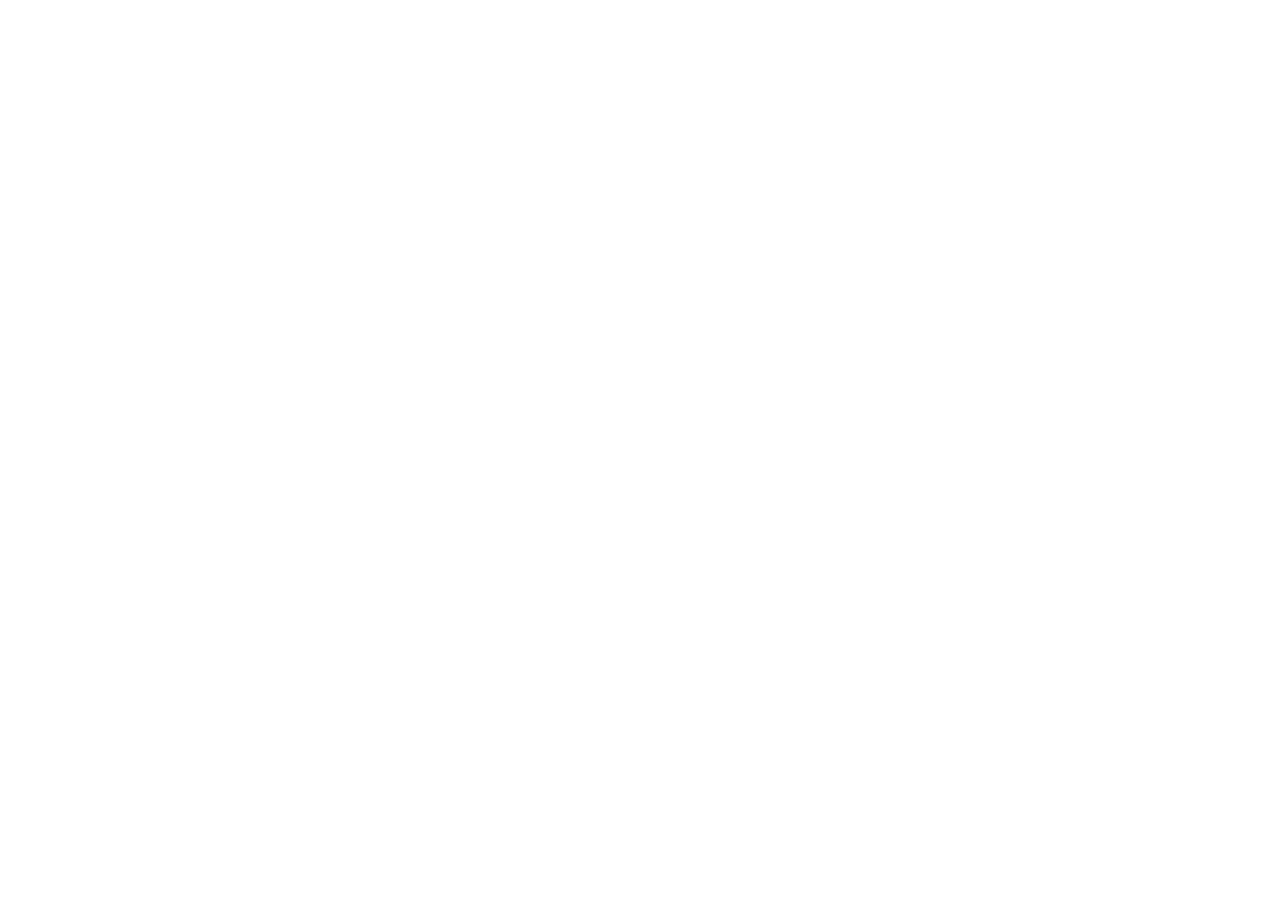
==== src/main/resources/templates/aboutView.html @ 52f26868 "added aboutView.html and /about endpoint in Controller" ====
<!DOCTYPE html>
<html xmlns:th="http://www.thymeleaf.org" lang="en">
<head>
    <meta charset="UTF-8">
    <link href="https://cdn.jsdelivr.net/npm/bootstrap@5.0.2/dist/css/bootstrap.min.css" rel="stylesheet"
          integrity="sha384-EVSTQN3/azprG1Anm3QDgpJLIm9Nao0Yz1ztcQTwFspd3yD65VohhpuuCOmLASjC" crossorigin="anonymous">
    <title>Excel Parsing Web App</title>
</head>
<body>

<!--Nav bar-->
<div th:insert="nav :: nav-bar"></div>
<div th:insert="nav :: colorbar"></div>

<body>

</body>
</html>
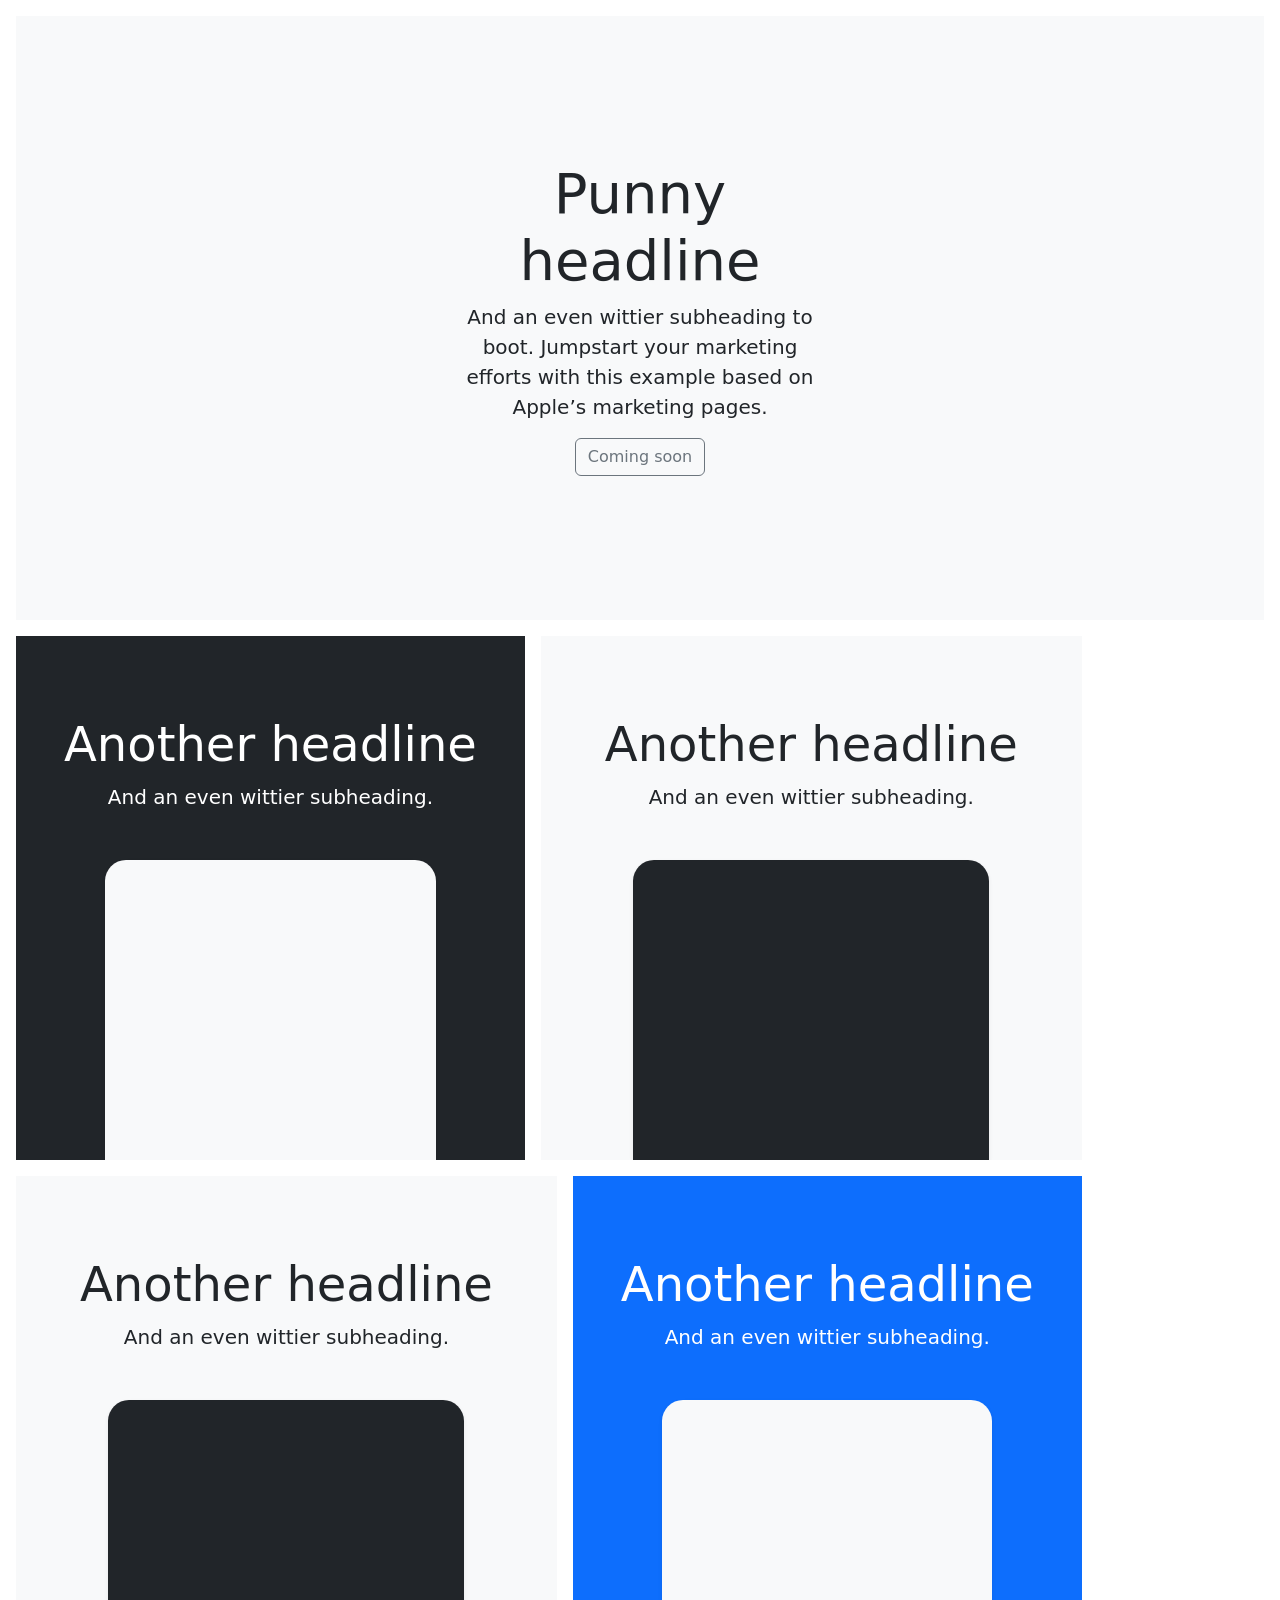
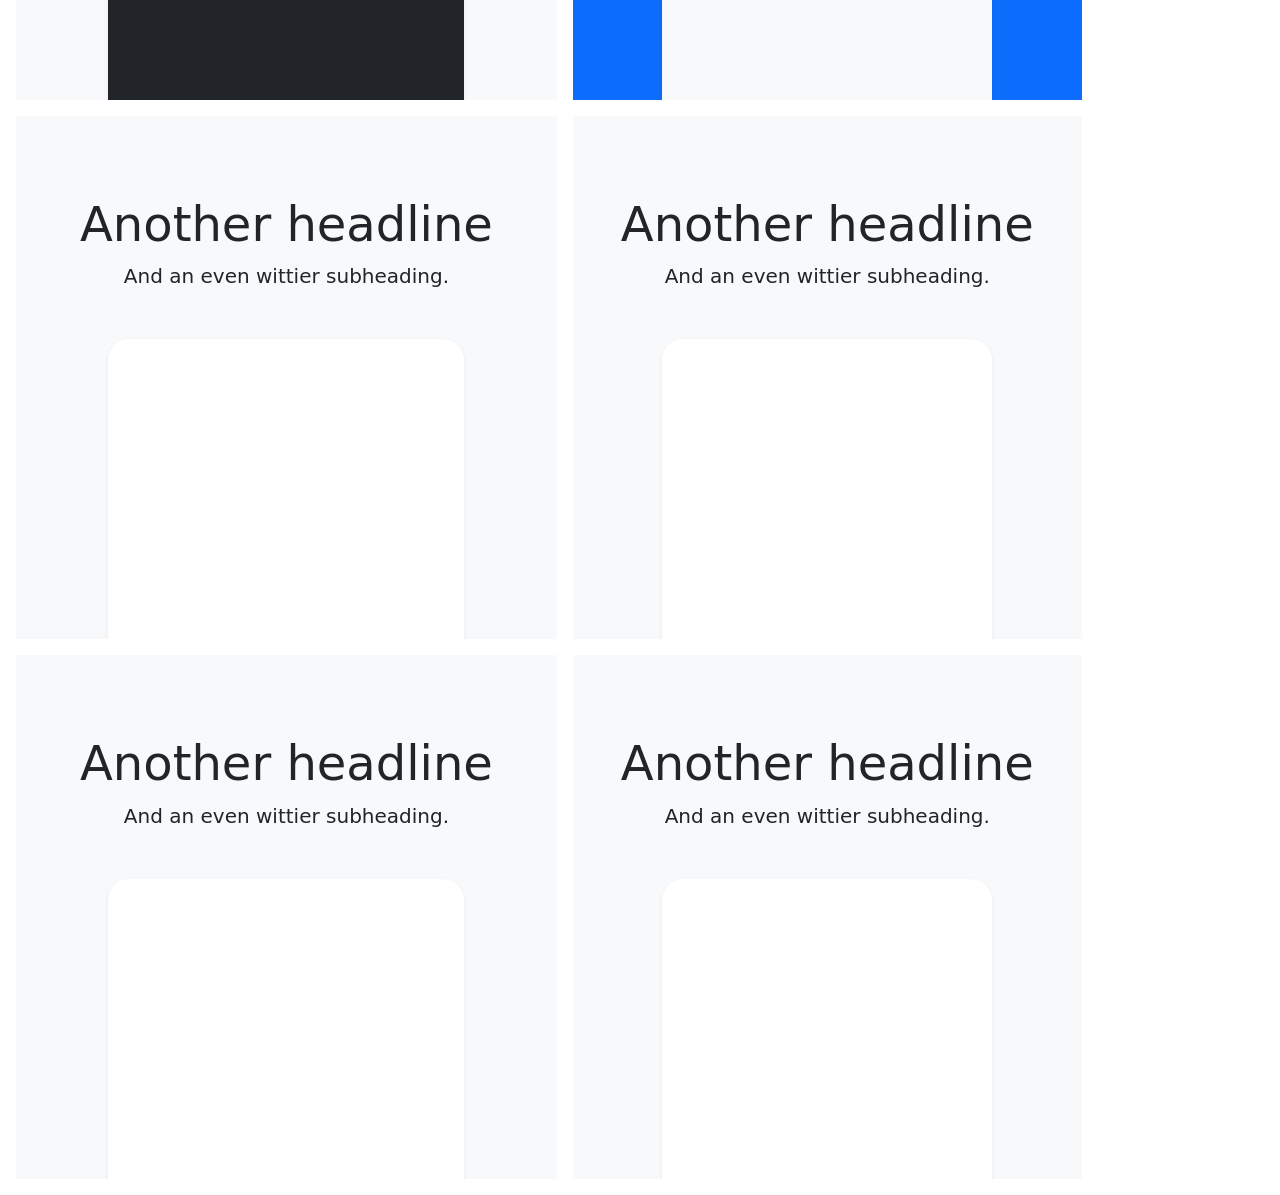
==== commit 4f38dcb0: "added about.html from getBootstrap, and all pages have now sticky nav bar" ====
--- a/src/main/resources/templates/aboutView.html
+++ b/src/main/resources/templates/aboutView.html
@@ -1,18 +1,131 @@
-<!DOCTYPE html>
+<!doctype html>
 <html xmlns:th="http://www.thymeleaf.org" lang="en">
 <head>
-    <meta charset="UTF-8">
+    <meta charset="utf-8">
+    <meta name="viewport" content="width=device-width, initial-scale=1">
+    <meta name="description" content="">
+    <title>Excel Parsing Web App</title>
     <link href="https://cdn.jsdelivr.net/npm/bootstrap@5.0.2/dist/css/bootstrap.min.css" rel="stylesheet"
           integrity="sha384-EVSTQN3/azprG1Anm3QDgpJLIm9Nao0Yz1ztcQTwFspd3yD65VohhpuuCOmLASjC" crossorigin="anonymous">
-    <title>Excel Parsing Web App</title>
+    <link rel="canonical" href="https://getbootstrap.com/docs/5.0/examples/product/">
+
+    <style>
+        .bd-placeholder-img {
+            font-size: 1.125rem;
+            text-anchor: middle;
+            -webkit-user-select: none;
+            -moz-user-select: none;
+            user-select: none;
+        }
+
+        @media (min-width: 768px) {
+            .bd-placeholder-img-lg {
+                font-size: 3.5rem;
+            }
+        }
+    </style>
 </head>
+
 <body>
 
 <!--Nav bar-->
-<div th:insert="nav :: nav-bar"></div>
-<div th:insert="nav :: colorbar"></div>
+<header class="site-header sticky-top">
+    <div th:insert="nav :: nav-bar"></div>
+</header>
 
-<body>
+<main>
+    <div class="position-relative overflow-hidden p-3 p-md-5 m-md-3 text-center bg-light">
+        <div class="col-md-5 p-lg-5 mx-auto my-5">
+            <h1 class="display-4 fw-normal">Punny headline</h1>
+            <p class="lead fw-normal">And an even wittier subheading to boot. Jumpstart your marketing efforts with this
+                example based on Apple’s marketing pages.</p>
+            <a class="btn btn-outline-secondary" href="#">Coming soon</a>
+        </div>
+        <div class="product-device shadow-sm d-none d-md-block"></div>
+        <div class="product-device product-device-2 shadow-sm d-none d-md-block"></div>
+    </div>
+
+    <div class="d-md-flex flex-md-equal w-100 my-md-3 ps-md-3">
+        <div class="bg-dark me-md-3 pt-3 px-3 pt-md-5 px-md-5 text-center text-white overflow-hidden">
+            <div class="my-3 py-3">
+                <h2 class="display-5">Another headline</h2>
+                <p class="lead">And an even wittier subheading.</p>
+            </div>
+            <div class="bg-light shadow-sm mx-auto"
+                 style="width: 80%; height: 300px; border-radius: 21px 21px 0 0;"></div>
+        </div>
+        <div class="bg-light me-md-3 pt-3 px-3 pt-md-5 px-md-5 text-center overflow-hidden">
+            <div class="my-3 p-3">
+                <h2 class="display-5">Another headline</h2>
+                <p class="lead">And an even wittier subheading.</p>
+            </div>
+            <div class="bg-dark shadow-sm mx-auto"
+                 style="width: 80%; height: 300px; border-radius: 21px 21px 0 0;"></div>
+        </div>
+    </div>
+
+    <div class="d-md-flex flex-md-equal w-100 my-md-3 ps-md-3">
+        <div class="bg-light me-md-3 pt-3 px-3 pt-md-5 px-md-5 text-center overflow-hidden">
+            <div class="my-3 p-3">
+                <h2 class="display-5">Another headline</h2>
+                <p class="lead">And an even wittier subheading.</p>
+            </div>
+            <div class="bg-dark shadow-sm mx-auto"
+                 style="width: 80%; height: 300px; border-radius: 21px 21px 0 0;"></div>
+        </div>
+        <div class="bg-primary me-md-3 pt-3 px-3 pt-md-5 px-md-5 text-center text-white overflow-hidden">
+            <div class="my-3 py-3">
+                <h2 class="display-5">Another headline</h2>
+                <p class="lead">And an even wittier subheading.</p>
+            </div>
+            <div class="bg-light shadow-sm mx-auto"
+                 style="width: 80%; height: 300px; border-radius: 21px 21px 0 0;"></div>
+        </div>
+    </div>
+
+    <div class="d-md-flex flex-md-equal w-100 my-md-3 ps-md-3">
+        <div class="bg-light me-md-3 pt-3 px-3 pt-md-5 px-md-5 text-center overflow-hidden">
+            <div class="my-3 p-3">
+                <h2 class="display-5">Another headline</h2>
+                <p class="lead">And an even wittier subheading.</p>
+            </div>
+            <div class="bg-body shadow-sm mx-auto"
+                 style="width: 80%; height: 300px; border-radius: 21px 21px 0 0;"></div>
+        </div>
+        <div class="bg-light me-md-3 pt-3 px-3 pt-md-5 px-md-5 text-center overflow-hidden">
+            <div class="my-3 py-3">
+                <h2 class="display-5">Another headline</h2>
+                <p class="lead">And an even wittier subheading.</p>
+            </div>
+            <div class="bg-body shadow-sm mx-auto"
+                 style="width: 80%; height: 300px; border-radius: 21px 21px 0 0;"></div>
+        </div>
+    </div>
+
+    <div class="d-md-flex flex-md-equal w-100 my-md-3 ps-md-3">
+        <div class="bg-light me-md-3 pt-3 px-3 pt-md-5 px-md-5 text-center overflow-hidden">
+            <div class="my-3 p-3">
+                <h2 class="display-5">Another headline</h2>
+                <p class="lead">And an even wittier subheading.</p>
+            </div>
+            <div class="bg-body shadow-sm mx-auto"
+                 style="width: 80%; height: 300px; border-radius: 21px 21px 0 0;"></div>
+        </div>
+        <div class="bg-light me-md-3 pt-3 px-3 pt-md-5 px-md-5 text-center overflow-hidden">
+            <div class="my-3 py-3">
+                <h2 class="display-5">Another headline</h2>
+                <p class="lead">And an even wittier subheading.</p>
+            </div>
+            <div class="bg-body shadow-sm mx-auto"
+                 style="width: 80%; height: 300px; border-radius: 21px 21px 0 0;"></div>
+        </div>
+    </div>
+</main>
+
+<script src="/docs/5.0/dist/js/bootstrap.bundle.min.js"
+        integrity="sha384-MrcW6ZMFYlzcLA8Nl+NtUVF0sA7MsXsP1UyJoMp4YLEuNSfAP+JcXn/tWtIaxVXM"
+        crossorigin="anonymous"></script>
+
 
 </body>
-</html>+</html>
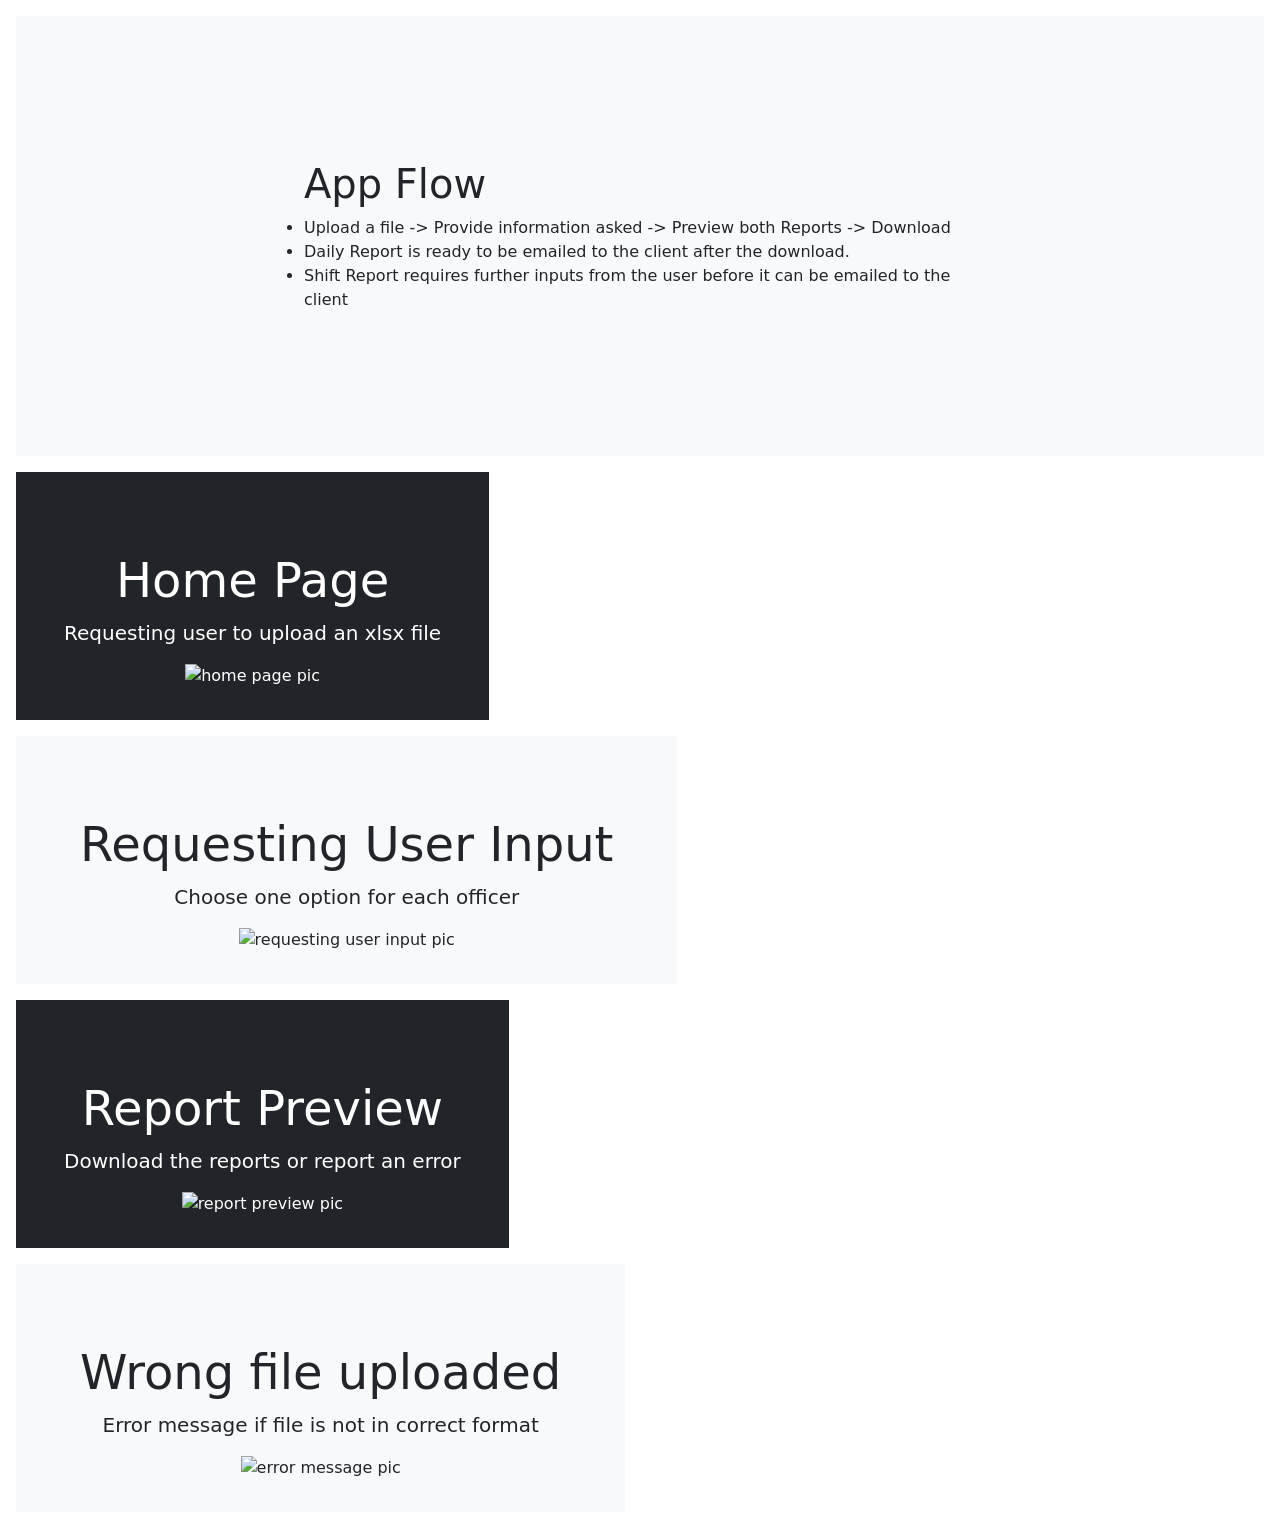
==== commit bbd83d5c: "creted about page with pics of the app" ====
--- a/src/main/resources/templates/aboutView.html
+++ b/src/main/resources/templates/aboutView.html
@@ -3,12 +3,11 @@
 <head>
     <meta charset="utf-8">
     <meta name="viewport" content="width=device-width, initial-scale=1">
-    <meta name="description" content="">
     <title>Excel Parsing Web App</title>
     <link href="https://cdn.jsdelivr.net/npm/bootstrap@5.0.2/dist/css/bootstrap.min.css" rel="stylesheet"
           integrity="sha384-EVSTQN3/azprG1Anm3QDgpJLIm9Nao0Yz1ztcQTwFspd3yD65VohhpuuCOmLASjC" crossorigin="anonymous">
     <link rel="canonical" href="https://getbootstrap.com/docs/5.0/examples/product/">
-
+    <link rel="stylesheet" href="/static/css/main.css">
     <style>
         .bd-placeholder-img {
             font-size: 1.125rem;
@@ -26,7 +25,7 @@
     </style>
 </head>
 
-<body>
+<body class="d-flex flex-column min-vh-100">
 
 <!--Nav bar-->
 <header class="site-header sticky-top">
@@ -34,12 +33,14 @@
 </header>
 
 <main>
-    <div class="position-relative overflow-hidden p-3 p-md-5 m-md-3 text-center bg-light">
-        <div class="col-md-5 p-lg-5 mx-auto my-5">
-            <h1 class="display-4 fw-normal">Punny headline</h1>
-            <p class="lead fw-normal">And an even wittier subheading to boot. Jumpstart your marketing efforts with this
-                example based on Apple’s marketing pages.</p>
-            <a class="btn btn-outline-secondary" href="#">Coming soon</a>
+    <div class="position-relative overflow-hidden p-3 p-md-5 m-md-3 bg-light">
+        <div class="col-md-8 p-lg-5 mx-auto my-5 py-5">
+            <h1 class="display-8 fw-normal">App Flow</h1>
+            <ul class="list-group list-group-flush">
+                <li>Upload a file -> Provide information asked -> Preview both Reports -> Download</li>
+                <li>Daily Report is ready to be emailed to the client after the download.</li>
+                <li>Shift Report requires further inputs from the user before it can be emailed to the client</li>
+            </ul>
         </div>
         <div class="product-device shadow-sm d-none d-md-block"></div>
         <div class="product-device product-device-2 shadow-sm d-none d-md-block"></div>
@@ -48,79 +49,48 @@
     <div class="d-md-flex flex-md-equal w-100 my-md-3 ps-md-3">
         <div class="bg-dark me-md-3 pt-3 px-3 pt-md-5 px-md-5 text-center text-white overflow-hidden">
             <div class="my-3 py-3">
-                <h2 class="display-5">Another headline</h2>
-                <p class="lead">And an even wittier subheading.</p>
+                <h2 class="display-5">Home Page</h2>
+                <p class="lead">Requesting user to upload an xlsx file</p>
+                <img class="img-fluid" src="/images/Upload page.png" alt="home page pic">
             </div>
-            <div class="bg-light shadow-sm mx-auto"
-                 style="width: 80%; height: 300px; border-radius: 21px 21px 0 0;"></div>
-        </div>
-        <div class="bg-light me-md-3 pt-3 px-3 pt-md-5 px-md-5 text-center overflow-hidden">
-            <div class="my-3 p-3">
-                <h2 class="display-5">Another headline</h2>
-                <p class="lead">And an even wittier subheading.</p>
-            </div>
-            <div class="bg-dark shadow-sm mx-auto"
-                 style="width: 80%; height: 300px; border-radius: 21px 21px 0 0;"></div>
         </div>
     </div>
 
     <div class="d-md-flex flex-md-equal w-100 my-md-3 ps-md-3">
         <div class="bg-light me-md-3 pt-3 px-3 pt-md-5 px-md-5 text-center overflow-hidden">
             <div class="my-3 p-3">
-                <h2 class="display-5">Another headline</h2>
-                <p class="lead">And an even wittier subheading.</p>
+                <h2 class="display-5">Requesting User Input</h2>
+                <p class="lead">Choose one option for each officer</p>
+                <img class="img-fluid" src="/images/Receive input from User.png" alt="requesting user input pic">
             </div>
-            <div class="bg-dark shadow-sm mx-auto"
-                 style="width: 80%; height: 300px; border-radius: 21px 21px 0 0;"></div>
         </div>
-        <div class="bg-primary me-md-3 pt-3 px-3 pt-md-5 px-md-5 text-center text-white overflow-hidden">
+    </div>
+
+<div class="d-md-flex flex-md-equal w-100 my-md-3 ps-md-3">
+        <div class="bg-dark me-md-3 pt-3 px-3 pt-md-5 px-md-5 text-center text-white overflow-hidden">
             <div class="my-3 py-3">
-                <h2 class="display-5">Another headline</h2>
-                <p class="lead">And an even wittier subheading.</p>
+                <h2 class="display-5">Report Preview</h2>
+                <p class="lead">Download the reports or report an error</p>
+                <img class="img-fluid" src="/images/report preview.png" alt="report preview pic">
             </div>
-            <div class="bg-light shadow-sm mx-auto"
-                 style="width: 80%; height: 300px; border-radius: 21px 21px 0 0;"></div>
         </div>
     </div>
 
     <div class="d-md-flex flex-md-equal w-100 my-md-3 ps-md-3">
         <div class="bg-light me-md-3 pt-3 px-3 pt-md-5 px-md-5 text-center overflow-hidden">
             <div class="my-3 p-3">
-                <h2 class="display-5">Another headline</h2>
-                <p class="lead">And an even wittier subheading.</p>
+                <h2 class="display-5">Wrong file uploaded</h2>
+                <p class="lead">Error message if file is not in correct format</p>
+                <img class="img-fluid" src="/images/incorrect file upload.png" alt="error message pic">
             </div>
-            <div class="bg-body shadow-sm mx-auto"
-                 style="width: 80%; height: 300px; border-radius: 21px 21px 0 0;"></div>
-        </div>
-        <div class="bg-light me-md-3 pt-3 px-3 pt-md-5 px-md-5 text-center overflow-hidden">
-            <div class="my-3 py-3">
-                <h2 class="display-5">Another headline</h2>
-                <p class="lead">And an even wittier subheading.</p>
-            </div>
-            <div class="bg-body shadow-sm mx-auto"
-                 style="width: 80%; height: 300px; border-radius: 21px 21px 0 0;"></div>
         </div>
     </div>
 
-    <div class="d-md-flex flex-md-equal w-100 my-md-3 ps-md-3">
-        <div class="bg-light me-md-3 pt-3 px-3 pt-md-5 px-md-5 text-center overflow-hidden">
-            <div class="my-3 p-3">
-                <h2 class="display-5">Another headline</h2>
-                <p class="lead">And an even wittier subheading.</p>
-            </div>
-            <div class="bg-body shadow-sm mx-auto"
-                 style="width: 80%; height: 300px; border-radius: 21px 21px 0 0;"></div>
-        </div>
-        <div class="bg-light me-md-3 pt-3 px-3 pt-md-5 px-md-5 text-center overflow-hidden">
-            <div class="my-3 py-3">
-                <h2 class="display-5">Another headline</h2>
-                <p class="lead">And an even wittier subheading.</p>
-            </div>
-            <div class="bg-body shadow-sm mx-auto"
-                 style="width: 80%; height: 300px; border-radius: 21px 21px 0 0;"></div>
-        </div>
-    </div>
 </main>
+
+<footer class="mt-auto">
+    <div th:insert="nav :: footer"></div>
+</footer>
 
 <script src="/docs/5.0/dist/js/bootstrap.bundle.min.js"
         integrity="sha384-MrcW6ZMFYlzcLA8Nl+NtUVF0sA7MsXsP1UyJoMp4YLEuNSfAP+JcXn/tWtIaxVXM"
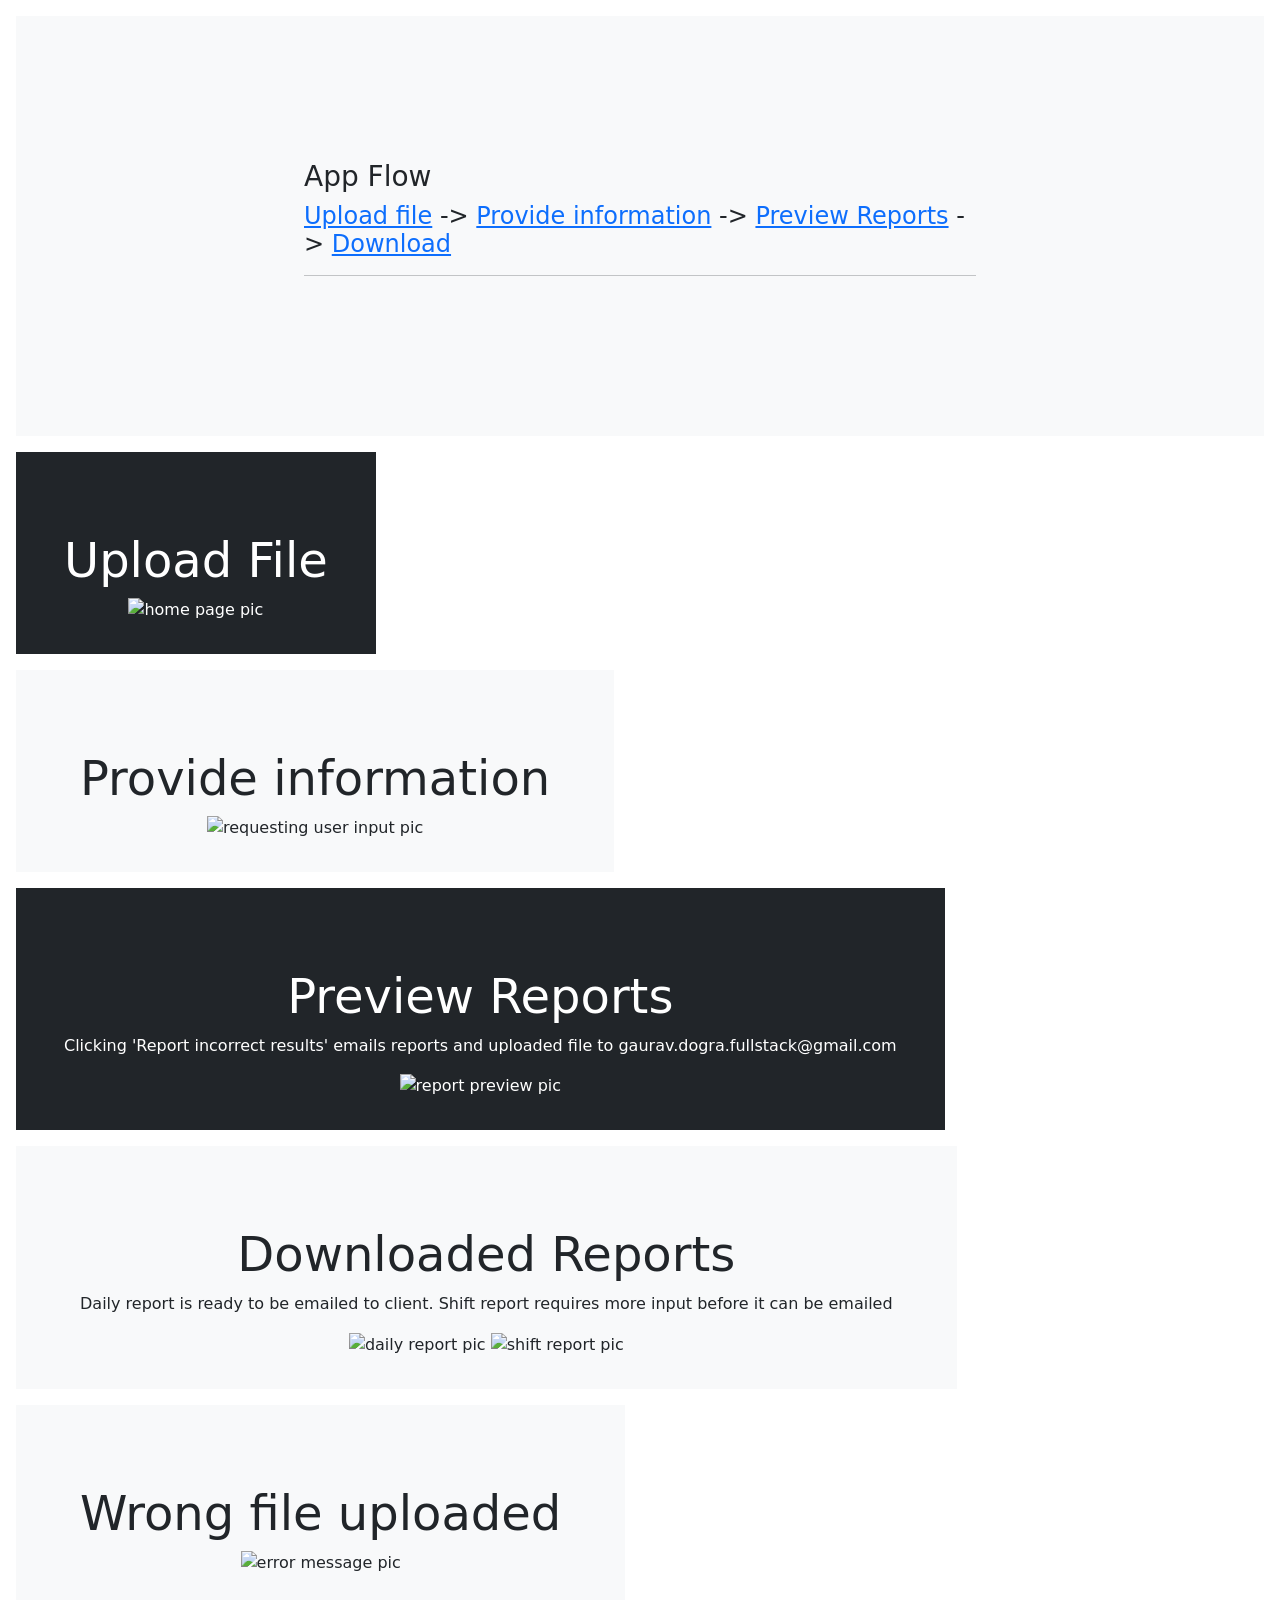
==== commit dd2637f8: "updated about page, flow now link to various sections of the page" ====
--- a/src/main/resources/templates/aboutView.html
+++ b/src/main/resources/templates/aboutView.html
@@ -8,21 +8,6 @@
           integrity="sha384-EVSTQN3/azprG1Anm3QDgpJLIm9Nao0Yz1ztcQTwFspd3yD65VohhpuuCOmLASjC" crossorigin="anonymous">
     <link rel="canonical" href="https://getbootstrap.com/docs/5.0/examples/product/">
     <link rel="stylesheet" href="/static/css/main.css">
-    <style>
-        .bd-placeholder-img {
-            font-size: 1.125rem;
-            text-anchor: middle;
-            -webkit-user-select: none;
-            -moz-user-select: none;
-            user-select: none;
-        }
-
-        @media (min-width: 768px) {
-            .bd-placeholder-img-lg {
-                font-size: 3.5rem;
-            }
-        }
-    </style>
 </head>
 
 <body class="d-flex flex-column min-vh-100">
@@ -33,25 +18,56 @@
 </header>
 
 <main>
-    <div class="position-relative overflow-hidden p-3 p-md-5 m-md-3 bg-light">
+    <div class="position-relative overflow-hidden p-md-5 m-md-3 bg-light">
         <div class="col-md-8 p-lg-5 mx-auto my-5 py-5">
-            <h1 class="display-8 fw-normal">App Flow</h1>
-            <ul class="list-group list-group-flush">
-                <li>Upload a file -> Provide information asked -> Preview both Reports -> Download</li>
-                <li>Daily Report is ready to be emailed to the client after the download.</li>
-                <li>Shift Report requires further inputs from the user before it can be emailed to the client</li>
-            </ul>
+            <h3 class="display-8 fw-normal">App Flow</h3>
+            <h4><a href="#uploadFile">Upload file</a> ->
+                <a href="#provideInformation">Provide information</a> ->
+                <a href="#previewReports">Preview Reports</a> ->
+                <a href="#reports">Download</a></h4>
+            <hr>
         </div>
         <div class="product-device shadow-sm d-none d-md-block"></div>
         <div class="product-device product-device-2 shadow-sm d-none d-md-block"></div>
     </div>
 
-    <div class="d-md-flex flex-md-equal w-100 my-md-3 ps-md-3">
+    <div id="uploadFile" class="d-md-flex flex-md-equal w-100 my-md-3 ps-md-3">
         <div class="bg-dark me-md-3 pt-3 px-3 pt-md-5 px-md-5 text-center text-white overflow-hidden">
             <div class="my-3 py-3">
-                <h2 class="display-5">Home Page</h2>
-                <p class="lead">Requesting user to upload an xlsx file</p>
-                <img class="img-fluid" src="/images/Upload page.png" alt="home page pic">
+                <h4 class="display-5">Upload File</h4>
+                <img class="img-fluid" src="/images/upload view.png" alt="home page pic">
+            </div>
+        </div>
+    </div>
+
+    <div id="provideInformation" class="d-md-flex flex-md-equal w-100 my-md-3 ps-md-3">
+        <div class="bg-light me-md-3 pt-3 px-3 pt-md-5 px-md-5 text-center overflow-hidden">
+            <div class="my-3 p-3">
+                <h4 class="display-5">Provide information</h4>
+                <img class="img-fluid" src="/images/form view.png" alt="requesting user input pic">
+            </div>
+        </div>
+    </div>
+
+    <div id="previewReports" class="d-md-flex flex-md-equal w-100 my-md-3 ps-md-3">
+        <div class="bg-dark me-md-3 pt-3 px-3 pt-md-5 px-md-5 text-center text-white overflow-hidden">
+            <div class="my-3 py-3">
+                <h4 class="display-5">Preview Reports</h4>
+                <p>Clicking 'Report incorrect results' emails reports
+                    and uploaded file to gaurav.dogra.fullstack@gmail.com</p>
+                <img class="img-fluid" src="/images/preview view.png" alt="report preview pic">
+            </div>
+        </div>
+    </div>
+
+    <div id="reports" class="d-md-flex flex-md-equal w-100 my-md-3 ps-md-3">
+        <div class="bg-light me-md-3 pt-3 px-3 pt-md-5 px-md-5 text-center overflow-hidden">
+            <div class="my-3 p-3">
+                <h4 class="display-5">Downloaded Reports</h4>
+                <p>Daily report is ready to be emailed to client. Shift report requires more input
+                before it can be emailed</p>
+                <img class="img-fluid" src="/images/daily report.png" alt="daily report pic">
+                <img class="img-fluid" src="/images/shift report.png" alt="shift report pic">
             </div>
         </div>
     </div>
@@ -59,29 +75,8 @@
     <div class="d-md-flex flex-md-equal w-100 my-md-3 ps-md-3">
         <div class="bg-light me-md-3 pt-3 px-3 pt-md-5 px-md-5 text-center overflow-hidden">
             <div class="my-3 p-3">
-                <h2 class="display-5">Requesting User Input</h2>
-                <p class="lead">Choose one option for each officer</p>
-                <img class="img-fluid" src="/images/Receive input from User.png" alt="requesting user input pic">
-            </div>
-        </div>
-    </div>
-
-<div class="d-md-flex flex-md-equal w-100 my-md-3 ps-md-3">
-        <div class="bg-dark me-md-3 pt-3 px-3 pt-md-5 px-md-5 text-center text-white overflow-hidden">
-            <div class="my-3 py-3">
-                <h2 class="display-5">Report Preview</h2>
-                <p class="lead">Download the reports or report an error</p>
-                <img class="img-fluid" src="/images/report preview.png" alt="report preview pic">
-            </div>
-        </div>
-    </div>
-
-    <div class="d-md-flex flex-md-equal w-100 my-md-3 ps-md-3">
-        <div class="bg-light me-md-3 pt-3 px-3 pt-md-5 px-md-5 text-center overflow-hidden">
-            <div class="my-3 p-3">
-                <h2 class="display-5">Wrong file uploaded</h2>
-                <p class="lead">Error message if file is not in correct format</p>
-                <img class="img-fluid" src="/images/incorrect file upload.png" alt="error message pic">
+                <h4 class="display-5">Wrong file uploaded</h4>
+                <img class="img-fluid" src="/images/error view.png" alt="error message pic">
             </div>
         </div>
     </div>
@@ -92,10 +87,5 @@
     <div th:insert="nav :: footer"></div>
 </footer>
 
-<script src="/docs/5.0/dist/js/bootstrap.bundle.min.js"
-        integrity="sha384-MrcW6ZMFYlzcLA8Nl+NtUVF0sA7MsXsP1UyJoMp4YLEuNSfAP+JcXn/tWtIaxVXM"
-        crossorigin="anonymous"></script>
-
-
 </body>
 </html>
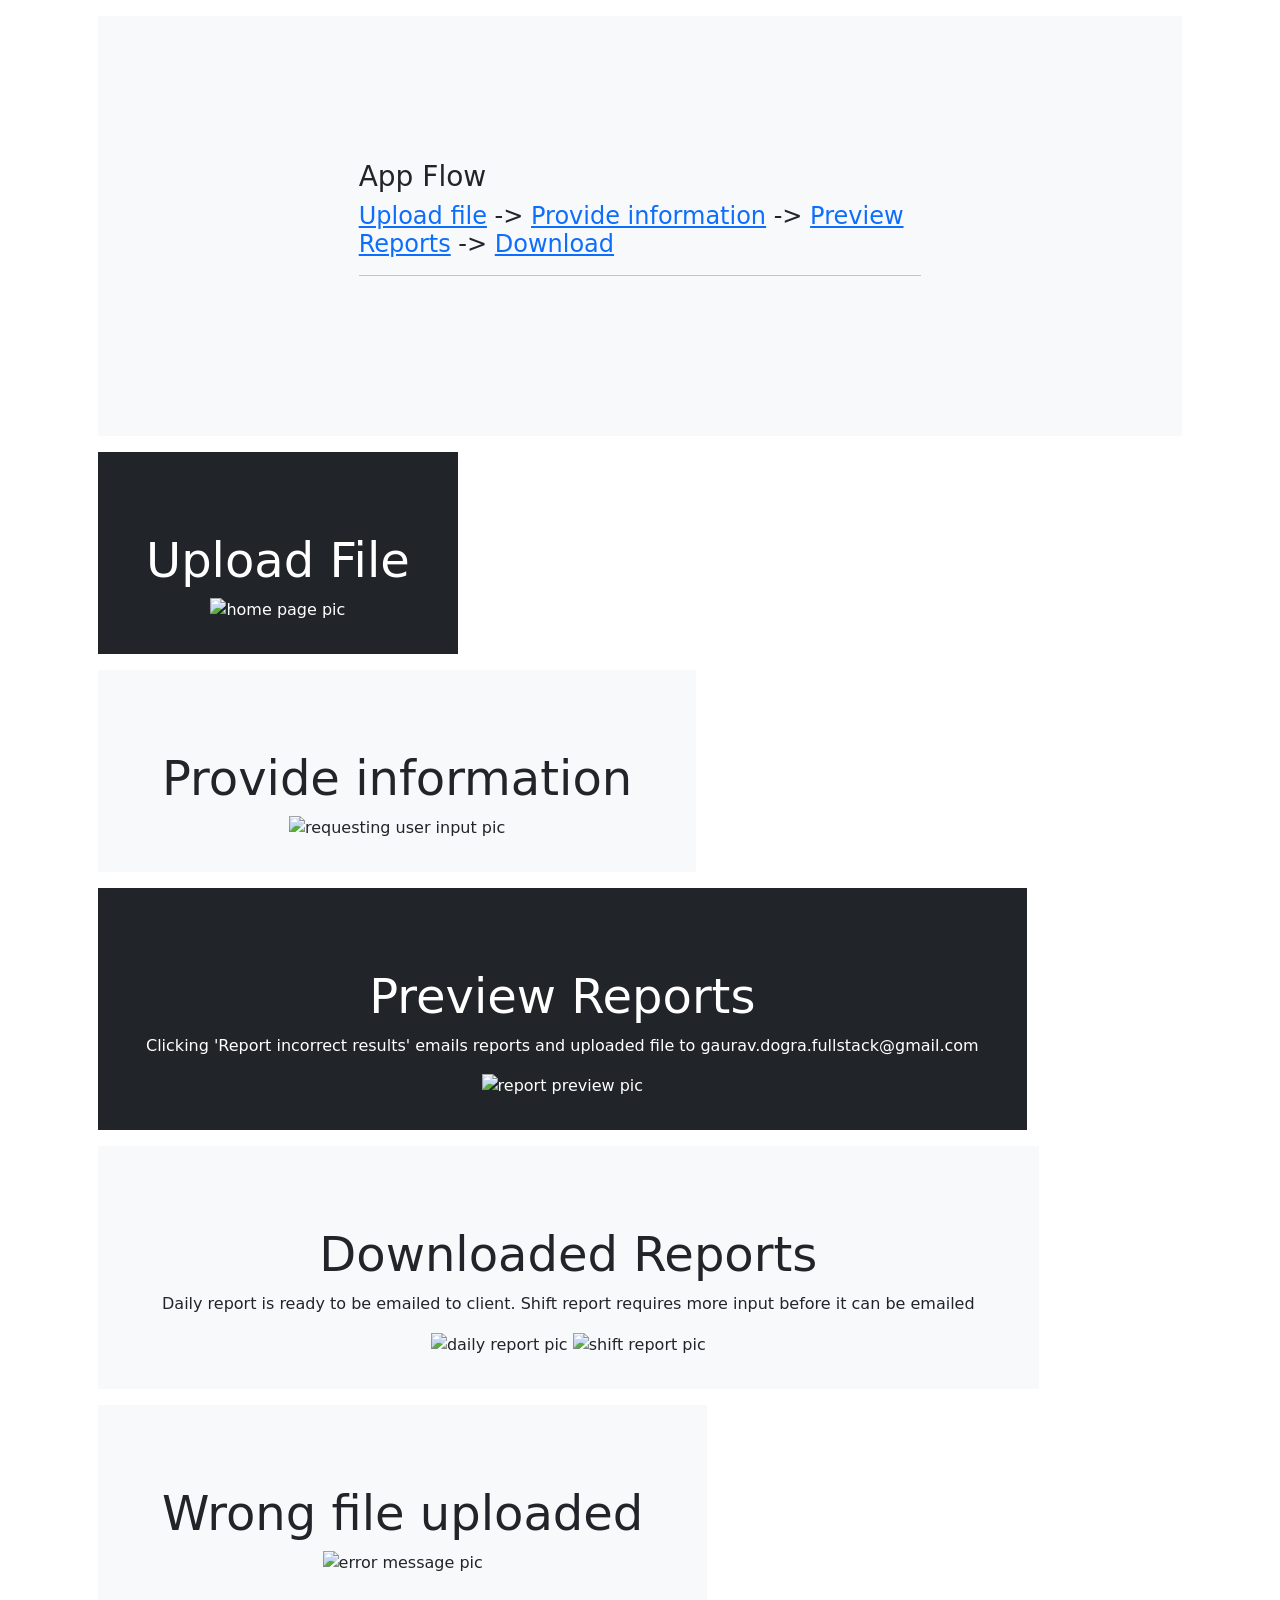
==== commit 32bec1e9: "put the content in about page in bootstrap container to give margins to the content from the edges o" ====
--- a/src/main/resources/templates/aboutView.html
+++ b/src/main/resources/templates/aboutView.html
@@ -17,7 +17,7 @@
     <div th:insert="nav :: nav-bar"></div>
 </header>
 
-<main>
+<main class="container">
     <div class="position-relative overflow-hidden p-md-5 m-md-3 bg-light">
         <div class="col-md-8 p-lg-5 mx-auto my-5 py-5">
             <h3 class="display-8 fw-normal">App Flow</h3>
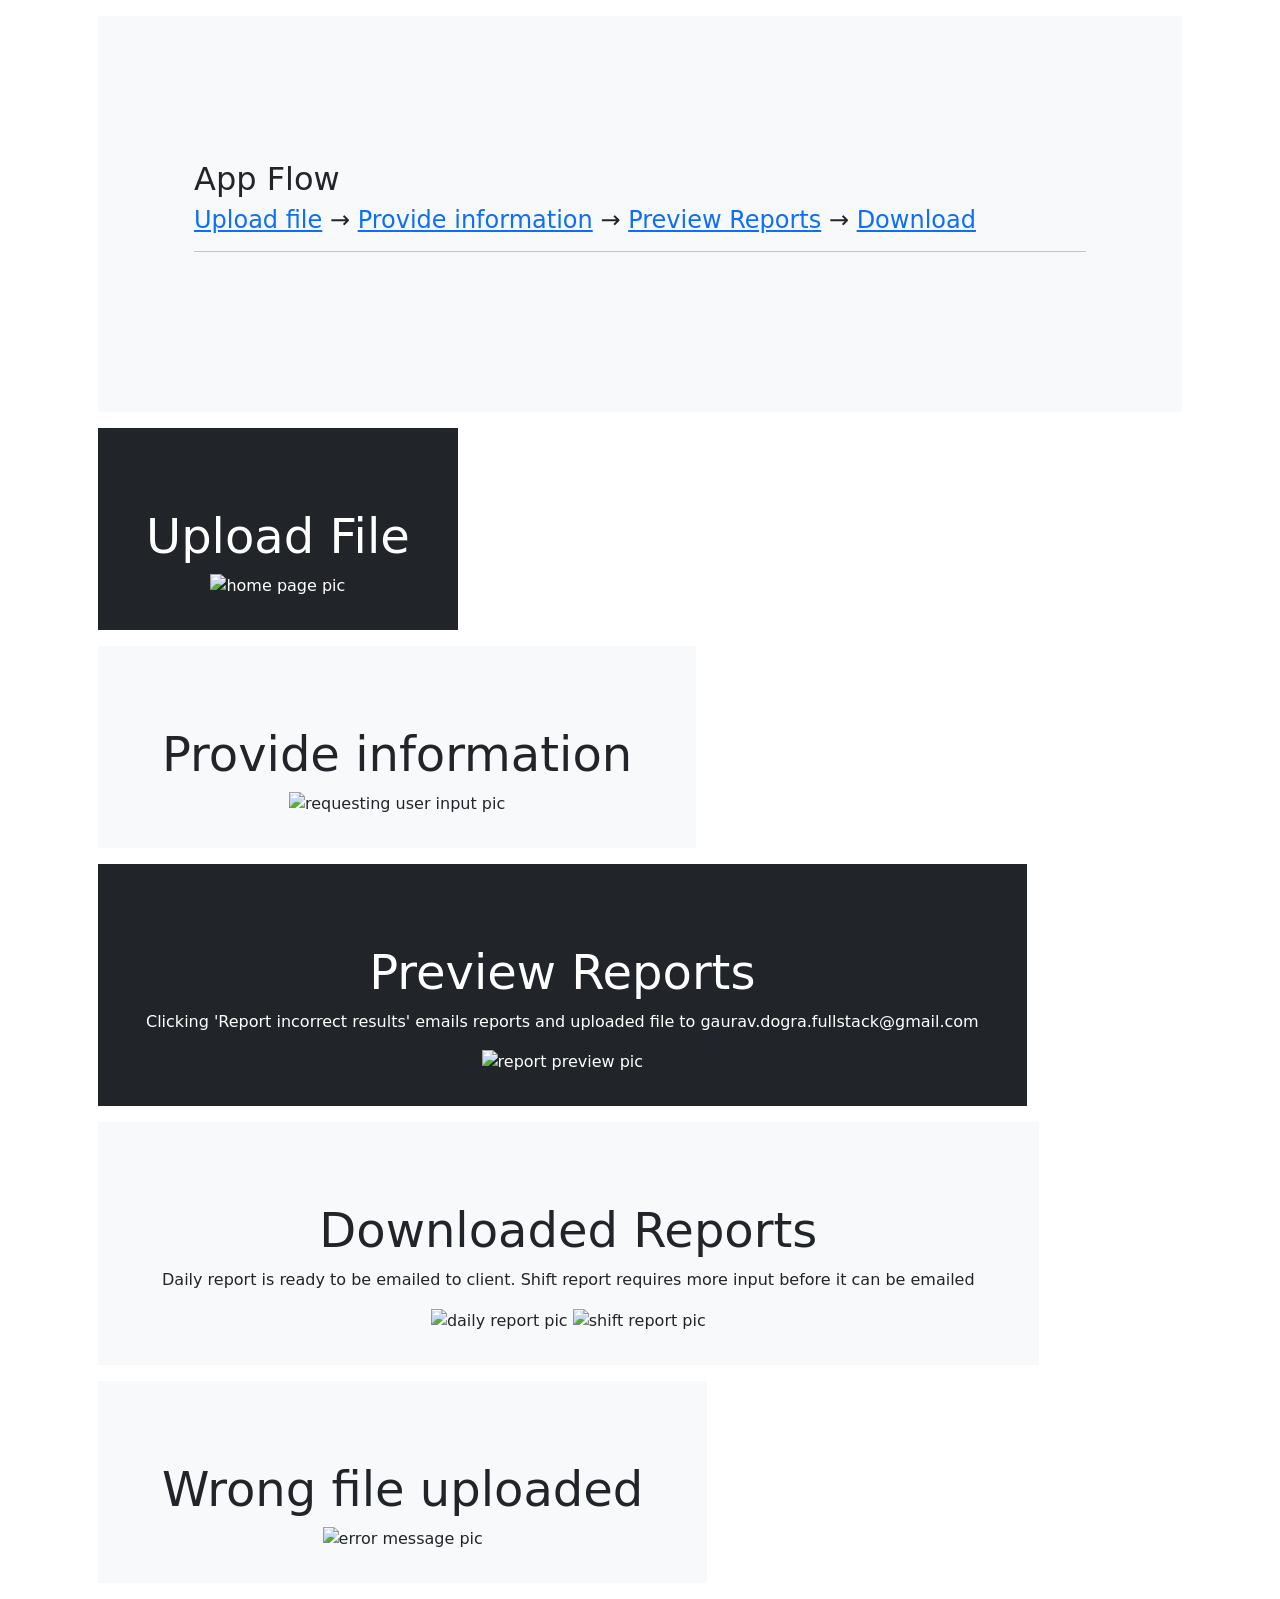
==== commit 38cbaef1: "improved ui, no wrap of app flow text etc" ====
--- a/src/main/resources/templates/aboutView.html
+++ b/src/main/resources/templates/aboutView.html
@@ -19,12 +19,12 @@
 
 <main class="container">
     <div class="position-relative overflow-hidden p-md-5 m-md-3 bg-light">
-        <div class="col-md-8 p-lg-5 mx-auto my-5 py-5">
-            <h3 class="display-8 fw-normal">App Flow</h3>
-            <h4><a href="#uploadFile">Upload file</a> ->
-                <a href="#provideInformation">Provide information</a> ->
-                <a href="#previewReports">Preview Reports</a> ->
-                <a href="#reports">Download</a></h4>
+        <div class="col-md-auto p-lg-5 mx-auto my-5 py-5">
+            <h2 class="display-8 fw-normal">App Flow</h2>
+            <h4><a href="#uploadFile">Upload file</a> &rarr;
+                <a class="text-nowrap" href="#provideInformation">Provide information</a> &rarr;
+                <a class="text-nowrap" href="#previewReports">Preview Reports</a> &rarr;
+                <a class="text-nowrap" href="#reports">Download</a></h4>
             <hr>
         </div>
         <div class="product-device shadow-sm d-none d-md-block"></div>
